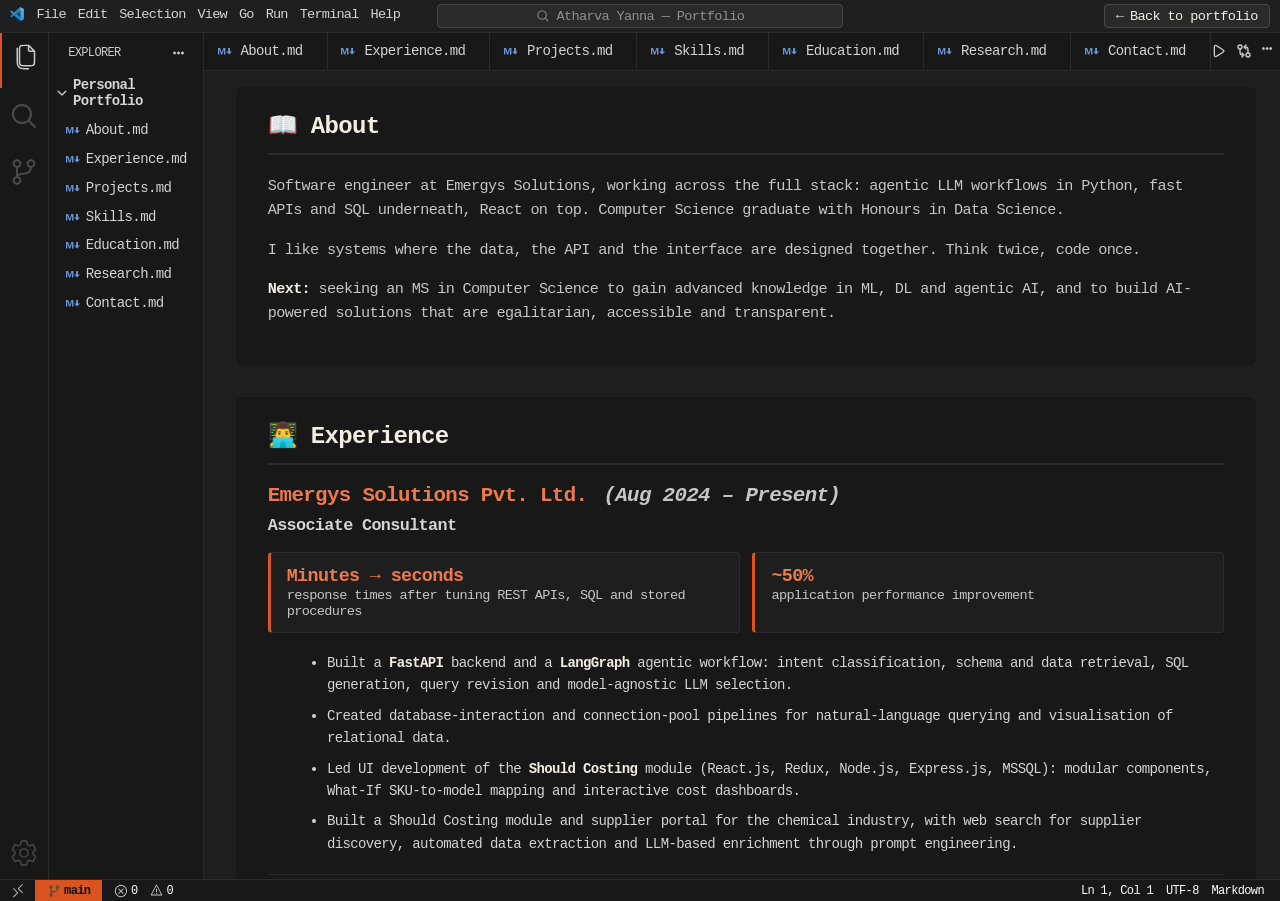
==== vscode/index.html @ 7f1a1ca0 "Redesign portfolio: editorial layout, updated VS Code view, resume download - New index.html with he" ====
<!DOCTYPE html>
<html lang="en">

<head>
    <meta charset="utf-8">
    <title>Atharva Yanna · VS Code view</title>
    <meta name="description" content="Atharva Yanna's portfolio in a VS Code-style view: software engineer building agentic AI workflows, fast APIs and React interfaces.">
    <meta name="viewport" content="width=device-width, initial-scale=1.0">
    <meta name="theme-color" content="#181818">
    <link rel="canonical" href="https://atharva2408.github.io/Personal-Portfolio/vscode/">
    <link rel="icon" type="image/svg+xml" href="../assets/icon/vs-code-svg.svg" />
    <link rel="stylesheet" href="style.css">
    <link rel="stylesheet" href="icon-style.css">
    <link href="https://fonts.googleapis.com/css2?family=Fira+Code&display=swap" rel="stylesheet">
</head>

<body>

    <!-- TOP MENU BAR -->
    <div class="top-bar">
        <div class="menu">
            <div>
                <img src="../assets/icon/vs-code-svg.svg" class="vs-code-logo" alt="VS Code logo: show all files" title="Show all files" />
            </div>
            <span>File</span>
            <span>Edit</span>
            <span>Selection</span>
            <span>View</span>
            <span>Go</span>
            <span>Run</span>
            <span>Terminal</span>
            <span>Help</span>
        </div>
        <div class="search-box">
            <img src="../assets/icon/icons8-search.svg" class="search-icon" alt="" />
            <span>Atharva Yanna — Portfolio</span>
        </div>
        <a class="back-link" href="../" aria-label="Back to the main portfolio">&larr; <span>Back to portfolio</span></a>
    </div>

    <div class="main">
        <!-- ACTIVITY BAR -->
        <div class="activity-bar">
            <div class="files-div" style="padding-left: 0.25rem;">
                <img src="../assets/icon/file-svg.svg" class="file-icon" alt="Explorer" />
            </div>
            <div>
                <img src="../assets/icon/search-activity-icon.svg" alt="Search" />
            </div>
            <div>
                <img src="../assets/icon/icons8-code-fork-48.png" class="git-icon" alt="Source control" />
            </div>
            <div class="setting-icon">
                <img src="../assets/icon/settings-icon.svg" class="settings-icon" alt="Settings" />
            </div>
        </div>

        <!-- EXPLORER -->
        <div class="explorer">
            <div class="explorer-title">
                <span>EXPLORER</span>
                <img src="../assets/icon/options-svgrepo-com.svg" class="explorer-options-icon" alt="" />
            </div>
            <div class="files-container">
                <div class="files-title">
                    <img src="../assets/icon/Dropdown icon.svg" alt="" />
                    Personal Portfolio
                </div>
                <div class="files">
                    <div class="file" data-file="about">
                        <img src="../assets/icon/markdown-svgrepo-com.svg" class="md-file-icon" alt="" />
                        About.md
                    </div>
                    <div class="file" data-file="experience">
                        <img src="../assets/icon/markdown-svgrepo-com.svg" class="md-file-icon" alt="" />
                        Experience.md
                    </div>
                    <div class="file" data-file="projects">
                        <img src="../assets/icon/markdown-svgrepo-com.svg" class="md-file-icon" alt="" />
                        Projects.md
                    </div>
                    <div class="file" data-file="skills">
                        <img src="../assets/icon/markdown-svgrepo-com.svg" class="md-file-icon" alt="" />
                        Skills.md
                    </div>
                    <div class="file" data-file="education">
                        <img src="../assets/icon/markdown-svgrepo-com.svg" class="md-file-icon" alt="" />
                        Education.md
                    </div>
                    <div class="file" data-file="research">
                        <img src="../assets/icon/markdown-svgrepo-com.svg" class="md-file-icon" alt="" />
                        Research.md
                    </div>
                    <div class="file" data-file="contact">
                        <img src="../assets/icon/markdown-svgrepo-com.svg" class="md-file-icon" alt="" />
                        Contact.md
                    </div>
                </div>
            </div>
        </div>

        <!-- EDITOR AREA -->
        <div class="editor">
            <div class="tabs">
                <div class="tab" data-file="about">
                    <img src="../assets/icon/markdown-svgrepo-com.svg" alt="" />
                    <span>About.md</span>
                </div>
                <div class="tab" data-file="experience">
                    <img src="../assets/icon/markdown-svgrepo-com.svg" alt="" />
                    <span>Experience.md</span>
                </div>
                <div class="tab" data-file="projects">
                    <img src="../assets/icon/markdown-svgrepo-com.svg" alt="" />
                    <span>Projects.md</span>
                </div>
                <div class="tab" data-file="skills">
                    <img src="../assets/icon/markdown-svgrepo-com.svg" alt="" />
                    <span>Skills.md</span>
                </div>
                <div class="tab" data-file="education">
                    <img src="../assets/icon/markdown-svgrepo-com.svg" alt="" />
                    <span>Education.md</span>
                </div>
                <div class="tab" data-file="research">
                    <img src="../assets/icon/markdown-svgrepo-com.svg" alt="" />
                    <span>Research.md</span>
                </div>
                <div class="tab" data-file="contact">
                    <img src="../assets/icon/markdown-svgrepo-com.svg" alt="" />
                    <span>Contact.md</span>
                </div>
                <div class="editor-btn-icons">
                    <img src="../assets/icon/play-svgrepo-com.svg" class="play-icon" alt="" />
                    <img src="../assets/icon/git-diff-svgrepo-com.svg" class="play-icon" alt="" />
                    <img src="../assets/icon/options-svgrepo-com.svg" class="explorer-options-icon" alt="" />
                </div>
            </div>

            <div class="content-container">
                <div class="content">

                    <!-- ABOUT -->
                    <div class="markdown-container section" id="about">
                        <h1>📖 About</h1>
                        <hr />
                        <p>
                            Software engineer at Emergys Solutions, working across the full stack: agentic LLM
                            workflows in Python, fast APIs and SQL underneath, React on top. Computer Science
                            graduate with Honours in Data Science.
                        </p>
                        <p>
                            I like systems where the data, the API and the interface are designed together.
                            Think twice, code once.
                        </p>
                        <p>
                            <strong>Next:</strong> seeking an MS in Computer Science to gain advanced knowledge in
                            ML, DL and agentic AI, and to build AI-powered solutions that are egalitarian,
                            accessible and transparent.
                        </p>
                    </div>

                    <!-- EXPERIENCE -->
                    <div class="markdown-container section" id="experience">
                        <h1>👨‍💻 Experience</h1>
                        <hr />

                        <h2 class="company">
                            Emergys Solutions Pvt. Ltd.
                            <span class="date">(Aug 2024 – Present)</span>
                        </h2>
                        <h3 class="role">Associate Consultant</h3>

                        <div class="impact-row">
                            <div><strong>Minutes → seconds</strong><span>response times after tuning REST APIs, SQL and stored procedures</span></div>
                            <div><strong>~50%</strong><span>application performance improvement</span></div>
                        </div>

                        <ul>
                            <li>Built a <strong>FastAPI</strong> backend and a <strong>LangGraph</strong> agentic workflow: intent classification, schema and data retrieval, SQL generation, query revision and model-agnostic LLM selection.</li>
                            <li>Created database-interaction and connection-pool pipelines for natural-language querying and visualisation of relational data.</li>
                            <li>Led UI development of the <strong>Should Costing</strong> module (React.js, Redux, Node.js, Express.js, MSSQL): modular components, What-If SKU-to-model mapping and interactive cost dashboards.</li>
                            <li>Built a Should Costing module and supplier portal for the chemical industry, with web search for supplier discovery, automated data extraction and LLM-based enrichment through prompt engineering.</li>
                        </ul>

                        <div class="section-divider"></div>

                        <h2 class="company">
                            Mandrake Tech Pvt Ltd
                            <span class="date">(Aug 2023 – Oct 2023)</span>
                        </h2>
                        <h3 class="role">Software Development Intern</h3>
                        <ul>
                            <li>Built a mock Gmail API server in Rust with RESTful endpoints that simulate Gmail operations.</li>
                            <li>Implemented the Google OAuth 2.0 flow: authorisation, token exchange and authenticated API access.</li>
                            <li>Applied Rust ownership, borrowing, error handling and modular design, using GitFlow.</li>
                        </ul>

                        <div class="section-divider"></div>

                        <h2 class="company">
                            Persistent Systems
                            <span class="date">(July 2023 – Aug 2023)</span>
                        </h2>
                        <h3 class="role">Martian Intern</h3>
                        <ul>
                            <li>Intensive training in Linux, RDBMS and Core Java.</li>
                            <li>Linux administration (users, processes, file permissions) and SQL: DDL, DML, DCL, TCL.</li>
                            <li>Core Java: OOP, data structures and exception handling.</li>
                        </ul>

                        <div class="section-divider"></div>

                        <h2 class="company">
                            Intel
                            <span class="date">(May 2023 – July 2023)</span>
                        </h2>
                        <h3 class="role">Intel Unnati Summer Intern</h3>
                        <ul>
                            <li>Built a social-distancing detection system with YOLOv5 and distance estimation from camera resolution, focal length and pixel distance.</li>
                            <li>Designed and optimised a real-time pipeline that flags violations in live video.</li>
                            <li>Hands-on with computer vision, object detection, OpenCV and model optimisation.</li>
                        </ul>
                    </div>

                    <!-- PROJECTS -->
                    <div class="markdown-container section" id="projects">
                        <h1>🧪 Projects</h1>
                        <hr />

                        <h2 class="project-title">Agentic natural-language data assistant <span class="project-kind">Built at Emergys</span></h2>
                        <ul>
                            <li>LangGraph workflow that turns a plain-English question into a checked SQL query, runs it and charts the result.</li>
                            <li>FastAPI backend with intent classification, schema retrieval, SQL generation, query revision and LLM-agnostic model selection.</li>
                            <li>Connection-pool pipelines and a visualisation layer for relational data.</li>
                        </ul>

                        <div class="section-divider"></div>

                        <h2 class="project-title">Should Costing module &amp; supplier portal <span class="project-kind">Built at Emergys</span></h2>
                        <ul>
                            <li>Led the UI for cost analysis in the Global Trade Optimizer using React.js, Redux, Node.js, Express.js and MSSQL.</li>
                            <li>Built the What-If SKU-to-model mapping and interactive cost dashboards.</li>
                            <li>Supplier portal for the chemical industry: web-search supplier discovery with LLM enrichment.</li>
                        </ul>

                        <div class="section-divider"></div>

                        <h2 class="project-title">Smart Workout Companion <span class="project-kind">Final-year project · research paper</span></h2>
                        <ul>
                            <li>Real-time yoga pose detection and repetition counting, with yoga and meditation modules.</li>
                            <li>OpenCV and MediaPipe for live video pose tracking; deep learning for posture refinement.</li>
                            <li>Flask backend connected to a React front end for exercise monitoring and streaming.</li>
                        </ul>

                        <div class="section-divider"></div>

                        <h2 class="project-title">Electri-wise <span class="project-kind">Personal project</span></h2>
                        <ul>
                            <li>Role-based electricity meter management system built with React and Node.js.</li>
                            <li>Separate Admin and User dashboards with controlled access; users manage multiple meters and analyse usage quarterly and yearly.</li>
                            <li>Redux for state management; REST APIs for secure data retrieval and analytics.</li>
                        </ul>

                        <div class="section-divider"></div>

                        <h2 class="project-title">Mock Gmail API server <span class="project-kind">Internship project</span></h2>
                        <ul>
                            <li>Rust server with RESTful endpoints that simulate Gmail operations for backend development and testing.</li>
                            <li>Google OAuth 2.0 authorisation, token exchange and authenticated API access.</li>
                        </ul>

                        <div class="section-divider"></div>

                        <h2 class="project-title">Expense Tracker <span class="project-kind">Personal project</span></h2>
                        <ul>
                            <li>Command-line app for recording, retrieving and deleting transactions, written in Rust.</li>
                            <li>JSON serialisation for persistence, modular architecture and unit tests.</li>
                        </ul>

                        <p style="margin-top:1.5rem">More on <a href="https://github.com/atharva2408" target="_blank" rel="noopener" style="color: var(--accent-text)">github.com/atharva2408</a></p>
                    </div>

                    <!-- SKILLS -->
                    <div class="markdown-container section" id="skills">
                        <h1>🛠 Skills</h1>
                        <hr />

                        <div class="skills-grid">
                            <div class="skill-card">
                                <h2>Programming Languages</h2>
                                <div class="skill-tags">
                                    <span class="skill-tag strong">Python</span>
                                    <span class="skill-tag strong">TypeScript</span>
                                    <span class="skill-tag strong">JavaScript</span>
                                    <span class="skill-tag strong">Rust</span>
                                    <span class="skill-tag">Java</span>
                                    <span class="skill-tag">C++</span>
                                    <span class="skill-tag">C</span>
                                    <span class="skill-tag">SQL</span>
                                </div>
                            </div>

                            <div class="skill-card">
                                <h2>Web &amp; APIs</h2>
                                <div class="skill-tags">
                                    <span class="skill-tag strong">React.js</span>
                                    <span class="skill-tag strong">Node.js</span>
                                    <span class="skill-tag strong">Express.js</span>
                                    <span class="skill-tag strong">FastAPI</span>
                                    <span class="skill-tag">Flask</span>
                                    <span class="skill-tag">Redux</span>
                                    <span class="skill-tag">HTML</span>
                                    <span class="skill-tag">CSS</span>
                                    <span class="skill-tag">REST APIs</span>
                                    <span class="skill-tag">OAuth 2.0</span>
                                </div>
                            </div>

                            <div class="skill-card">
                                <h2>AI &amp; Machine Learning</h2>
                                <div class="skill-tags">
                                    <span class="skill-tag strong">LangGraph</span>
                                    <span class="skill-tag strong">LLM integration</span>
                                    <span class="skill-tag">Prompt engineering</span>
                                    <span class="skill-tag">Deep learning</span>
                                    <span class="skill-tag">YOLOv5</span>
                                    <span class="skill-tag">OpenCV</span>
                                    <span class="skill-tag">MediaPipe</span>
                                    <span class="skill-tag">Scikit-learn</span>
                                </div>
                            </div>

                            <div class="skill-card">
                                <h2>Data &amp; Databases</h2>
                                <div class="skill-tags">
                                    <span class="skill-tag strong">MSSQL</span>
                                    <span class="skill-tag">MongoDB</span>
                                    <span class="skill-tag">Stored procedures</span>
                                    <span class="skill-tag">Pandas</span>
                                    <span class="skill-tag">NumPy</span>
                                    <span class="skill-tag">Matplotlib</span>
                                </div>
                            </div>

                            <div class="skill-card">
                                <h2>Cloud (certified)</h2>
                                <div class="skill-tags">
                                    <span class="skill-tag">Azure AI Fundamentals</span>
                                    <span class="skill-tag">AWS Cloud Architecting</span>
                                    <span class="skill-tag">AWS Cloud Foundations</span>
                                </div>
                            </div>

                            <div class="skill-card">
                                <h2>Version Control &amp; Tools</h2>
                                <div class="skill-tags">
                                    <span class="skill-tag">Git</span>
                                    <span class="skill-tag">GitFlow</span>
                                    <span class="skill-tag">Linux</span>
                                </div>
                            </div>
                        </div>
                    </div>

                    <!-- EDUCATION -->
                    <div class="markdown-container section" id="education">
                        <h1>🎓 Education</h1>
                        <hr />

                        <div class="timeline">
                            <div class="timeline-item">
                                <div class="timeline-marker"></div>
                                <div class="timeline-content">
                                    <div class="timeline-title">
                                        <h2>Marathwada Mitra Mandal's College of Engineering, Pune (SPPU)</h2>
                                        <span class="timeline-date">2020 – 2024</span>
                                    </div>
                                    <p><strong>Bachelor's in Computer Science Engineering with Honours in Data Science</strong></p>
                                    <p>CGPA: <strong>8.84</strong></p>
                                </div>
                            </div>

                            <div class="timeline-item">
                                <div class="timeline-marker"></div>
                                <div class="timeline-content">
                                    <div class="timeline-title">
                                        <h2>S.P. College</h2>
                                        <span class="timeline-date">2020</span>
                                    </div>
                                    <p><strong>Higher Secondary Certificate · Maharashtra State Board</strong></p>
                                    <p>Percentage: <strong>84%</strong></p>
                                </div>
                            </div>

                            <div class="timeline-item">
                                <div class="timeline-marker"></div>
                                <div class="timeline-content">
                                    <div class="timeline-title">
                                        <h2>Vishwakarma Vidyalaya English Secondary</h2>
                                        <span class="timeline-date">2018</span>
                                    </div>
                                    <p><strong>Secondary School Certificate · Maharashtra State Board</strong></p>
                                    <p>Percentage: <strong>94%</strong></p>
                                </div>
                            </div>
                        </div>
                    </div>

                    <!-- RESEARCH -->
                    <div class="markdown-container section" id="research">
                        <h1>🔬 Research &amp; Recognition</h1>
                        <hr />

                        <h2 class="project-title">Research</h2>
                        <ul class="md-list">
                            <li>Smart Workout Companion / PoseCraft Fitness Navigator<small>AI-based posture monitoring and yoga pose refinement using MediaPipe and deep learning</small></li>
                            <li>The Effect of Fake Reviews on e-Commerce<small>Fake review detection · Jun – Nov 2023</small></li>
                        </ul>

                        <div class="section-divider"></div>

                        <h2 class="project-title">Achievements</h2>
                        <ul class="md-list">
                            <li>Presented a peer-reviewed research paper at ICRTACT 2024<small>International Conference on Recent Trends &amp; Advancements in Computing Technologies</small></li>
                            <li>2nd rank, Project Based Learning Competition<small>Issued by MMCOE</small></li>
                        </ul>

                        <div class="section-divider"></div>

                        <h2 class="project-title">Certifications</h2>
                        <ul class="md-list">
                            <li>Microsoft Azure AI Fundamentals</li>
                            <li>AWS Academy Graduate – Cloud Architecting</li>
                            <li>AWS Academy Graduate – Cloud Foundations</li>
                        </ul>

                        <div class="section-divider"></div>

                        <h2 class="project-title">Teams &amp; communities</h2>
                        <ul class="md-list">
                            <li>AI/ML Engineer, Team Code, MMCOE<small>Jun 2023 – Jan 2024</small></li>
                            <li>Marketing Team Member, Google Developer Students Club, MMCOE<small>Jun 2022 – Jun 2023</small></li>
                            <li>Technical Team Member, Robocon Rudra, MMCOE<small>Feb 2021 – Mar 2022</small></li>
                            <li>Student Member, ISACA<small>Oct 2022 – Oct 2023</small></li>
                            <li>Member, Association of Computer Engineers<small>Jun 2022 – Apr 2023</small></li>
                            <li>Member, Rotaract Club of Pune City Fortune<small>Jun 2021 – Oct 2022</small></li>
                        </ul>
                    </div>

                    <!-- CONTACT -->
                    <div class="markdown-container section" id="contact">
                        <h1>📩 Contact</h1>
                        <hr />

                        <div class="contact-container">
                            <h2 class="contact-name">Atharva Yanna</h2>
                            <p class="contact-tagline">Think twice, code once.</p>

                            <div class="links">
                                <a href="mailto:atharvay24@gmail.com" class="badge">✉ Email</a>
                                <a href="https://github.com/atharva2408" target="_blank" rel="noopener" class="badge">GitHub</a>
                                <a href="https://www.linkedin.com/in/atharvayanna/" target="_blank" rel="noopener" class="badge">LinkedIn</a>
                                <a href="../" class="badge">← Main portfolio</a>
                            </div>
                        </div>
                    </div>
                </div>
            </div>
        </div>
    </div>

    <!-- STATUS BAR -->
    <div class="status-bar">
        <div class="bottom-arrows">
            <img src="../assets/icon/Bottom-2arows.svg" class="bottom-arrows-icon" alt="" />
        </div>
        <div class="status-container">
            <div class="status-left">
                <div class="status-branch">
                    <img src="../assets/icon/git-icon.svg" class="status-git-icon" alt="" />
                    <span>main</span>
                </div>
                <div>
                    <img src="../assets/icon/cancel-icon.svg" class="status-cancel-icon" alt="" />
                    <span>0</span>
                </div>
                <div>
                    <img src="../assets/icon/warning-light-grey.svg" class="status-warning-icon" alt="" />
                    <span>0</span>
                </div>
            </div>
            <div class="status-right">
                <span>Ln 1, Col 1</span>
                <span>UTF-8</span>
                <span>Markdown</span>
            </div>
        </div>
    </div>

    <script src="script.js"></script>
</body>

</html>
---- vscode/style.css ----
/* ============ THEME TOKENS (VS Code dark + portfolio accent) ============ */
:root {
    --accent: #D9541E;
    --accent-text: #EE7A4B;
    --cream: #F3EEE3;
}

/* ================= GLOBAL ================= */

body {
    margin: 0;
    font-family: Consolas, 'Courier New', monospace;
    background-color: #1e1e1e;
    color: #d4d4d4;
    font-size: 14px;
    letter-spacing: -0.04rem;
    height: 100vh;
    overflow: hidden;
}

/* ================= TOP BAR ================= */
.top-bar {
    height: 2rem;
    background: #1F1F1F;
    display: flex;
    justify-content: space-between;
    align-items: center;
    padding: 0 10px;
    position: relative;
    border-bottom: 1px solid #2b2b2b;
}

.menu {
    display: flex;
    gap: 0.75rem;
    letter-spacing: -0.05rem;
    font-size: 0.85rem
}

.search-box {
    position: absolute;
    left: 50%;
    transform: translateX(-50%);
    width: 30%;
    height: 0.8rem;

    display: flex;
    align-items: center;
    justify-content: center;
    gap: 0.4rem;

    padding: 5px 10px;
    border-radius: 4px;
    font-size: 0.85rem;

    background: #2A2A2A;
    border: 1px solid #474747;
    color: #8f8f8f;
}

/* ================= MAIN LAYOUT ================= */

.main {
    display: flex;
    height: calc(100vh - 3.35rem);
    overflow: hidden;
}

/* ================= ACTIVITY BAR ================= */

.activity-bar {
    width: 3rem;
    background: #181818;
    display: flex;
    flex-direction: column;
    align-items: center;
    gap: 0.3rem;
    border-right: 1px solid #2b2b2b;
}

.activity-bar div {
    padding: 0.5rem;
}

.files-div {
    border-left: 0.25rem solid var(--accent);
}

.setting-icon {
    margin-top: auto;
}

/* ================= EXPLORER ================= */

.explorer {
    width: 13.5rem;
    background: #181818;
    border-right: 1px solid #2b2b2b;
}

.explorer-title {
    display: flex;
    justify-content: space-between;
    align-items: center;
    font-size: 0.75rem;
    padding: 0.8rem 1.2rem;
    color: #ccc;
}

.files-title {
    display: flex;
    align-items: center;
    gap: 0.2rem;
    padding: 0.3rem;
    font-size: 0.875rem;
    font-weight: 700;
}

.files {
    display: flex;
    flex-direction: column;
    padding: 0.1rem 0rem;
}

.file {
    display: flex;
    align-items: center;
    gap: 0.3rem;
    padding: 0.4rem 1rem;
}

.file:hover{
    background-color: #2b2b2b;
    cursor: pointer;
}

/* ================= EDITOR ================= */

.editor {
    flex: 1;
    display: flex;
    flex-direction: column;
    background: #1e1e1e;
}

.tabs {
    display: flex;
    align-items: center;
    background: #181818;
    border-bottom: 1px solid #2b2b2b;

    overflow-x: auto;
    white-space: nowrap;
        position: relative;

}

.tabs::-webkit-scrollbar {
    height: 6px;
}

.tabs::-webkit-scrollbar-thumb {
    background: #3a3a3a;
    border-radius: 3px;
}

.tab {
    display: flex;
    align-items: center;
    gap: 0.5rem;
    padding: 0.65rem 1.5rem 0.65rem 0.8rem;
    border-right: 1px solid #2b2b2b;
        position: relative;

}

.tab:hover{
    background-color: #1e1e1e;
    cursor: pointer;
}

.file.active-file {
    background-color: #2b2b2b;
}

.tab.active-tab {
    background-color: #1e1e1e;
    border-top: 1px solid var(--accent); 
}

.editor-btn-icons {
    display: flex;
    gap: 0.6rem;
    margin-left: auto;
    margin-right: 1rem;
}

/* ================= CONTENT AREA ================= */

.content-container {
    flex: 1;
    overflow-y: auto;
    padding: 1rem 2rem;
}

.content {
    display: flex;
    flex-direction: column;
    gap: 2rem;
}

/* Scrollbar */
.content-container::-webkit-scrollbar {
    width: 8px;
}

.content-container::-webkit-scrollbar-track {
    background: #1e1e1e;
}

.content-container::-webkit-scrollbar-thumb {
    background: #3a3a3a;
    border-radius: 4px;
}

/* ================= MARKDOWN BLOCK ================= */

.markdown-container {
    padding: 1.5rem 2rem;
    background-color: #181818;
    border-radius: 0.375rem;
}

.markdown-container h1 {
    font-size: 1.5rem;
    font-weight: 600;
    margin: 0;
}

.markdown-container hr {
    border: none;
    border-top: 2px solid #2b2b2b;
    margin: 0.8rem 0 1.2rem;
}

.markdown-container h2 {
    font-size: 1.3rem;
    font-weight: 600;
    margin: 0;
}

.markdown-container p {
    font-size: 0.95rem;
    line-height: 1.6;
    color: #c5c5c5;
}

.markdown-container ul {
    margin-left: 1.2rem;
}

.markdown-container li {
    margin-bottom: 0.5rem;
    line-height: 1.6;
}

/* ================= EXPERIENCE ================= */

.company {
    font-size: 1.25rem;
    font-weight: 600;
    color: var(--accent-text);
    display: flex;
    align-items: center;
}

.date {
    font-style: italic;
    color: #c5c5c5;
    margin-left: 1rem;
}

.role {
    font-size: 1.05rem;
    font-weight: 600;
    margin-top: 0.6rem;
}

/* ================= EDUCATION TIMELINE ================= */

.timeline {
    position: relative;
    margin-top: 2rem;
    padding-left: 2.5rem;
}

.timeline::before {
    content: "";
    position: absolute;
    left: 14px;
    top: 1rem;
    bottom: 0;
    width: 2px;
    background-color: #2b2b2b;
}

.timeline-item {
    position: relative;
    margin-bottom: 2.5rem;
}

.timeline-marker {
    position: absolute;
    left: -2.125rem;
    top: 0.1rem;
    width: 14px;
    height: 14px;
    background-color: var(--accent);
    border-radius: 50%;
    border: 2px solid #1e1e1e;
}

.timeline-title {
    display: flex;
    gap: 1rem;
    align-items: center;
    margin: 0.5rem 0;
}

.timeline-date {
    display: inline-block;
    background-color: #2b2b2b;
    padding: 0.25rem 0.6rem;
    border-radius: 12px;
    font-size: 0.75rem;
}

.timeline-content h2 {
    color: var(--accent-text);
    font-size: 1.05rem;
}

.timeline-content p {
    margin: 0.2rem 0;
}

/* ================= PROJECTS ================= */

.section-divider {
    border-top: 1px solid #2b2b2b;
    margin: 1.2rem 0;
}

.project-title {
    font-size: 1.3rem;
    font-weight: 600;
    color: var(--accent-text);
}

/* ================= SKILLS ================= */

.skills-grid {
    display: grid;
    grid-template-columns: repeat(auto-fit, minmax(280px, 1fr));
    gap: 1.5rem;
    margin-top: 1.5rem;
}

.skill-card {
    background-color: #181818;
    border: 1px solid #2b2b2b;
    border-radius: 8px;
    padding: 1.2rem;
    transition: border-color 0.2s ease;
}

.skill-card:hover {
    border-color: var(--accent);
}

.skill-card h2 {
    font-size: 1rem;
    color: var(--accent-text);
    margin-bottom: 1rem;
}

.skill-tags {
    display: flex;
    flex-wrap: wrap;
    gap: 0.6rem;
}

.skill-tag {
    background-color: #2b2b2b;
    padding: 0.3rem 0.7rem;
    border-radius: 14px;
    font-size: 0.75rem;
}

.skill-tag.strong {
    background-color: var(--accent);
    color: #111111;
    font-weight: 600;
}

/* ================= CONTACT ================= */

.contact-container {
    margin-top: 1.5rem;
    display: flex;
    flex-direction: column;
}

.contact-name {
    font-size: 1.8rem;
    font-weight: 500;
}

.contact-tagline {
    color: #9cdcfe;
    margin: 0;
}

.links {
    display: flex;
    gap: 1rem;
    flex-wrap: wrap;
    margin-top: 1rem;
}

.badge {
    display: inline-flex;
    align-items: center;
    gap: 0.5rem;
    padding: 0.6rem 1.3rem;
    border: 1px solid #3a3a3a;
    border-radius: 40px;
    text-decoration: none;
    font-size: 0.9rem;
    color: #e6e6e6;
    transition: 0.2s ease;
}

.badge:hover {
    border-color: var(--accent);
    background-color: rgba(217, 84, 30, 0.12);
    transform: translateY(-2px);
}

/* ================= STATUS BAR ================= */

.status-bar {
    height: 1.3rem;
    background: #181818;
    color: white;
    display: flex;
    /* justify-content: space-between; */
    font-size: 12px;
    border-top: 1px solid #2b2b2b;
}

.bottom-arrows {
    display: flex;
    justify-content: center;
    align-items: center;
    /* background-color: #2e8461; */
    width: 2.3rem;
    height: 100%;
}

.status-container {
    width: 100%;
    margin-right: 1rem;
    display: flex;
    justify-content: space-between;
    align-items: center;
}

.status-left,
.status-right {
    display: flex;
    align-items: center;
    gap: 0.8rem;
}

.status-left div {
    display: flex;
    justify-content: center;
    align-items: center;
    gap: 0.2rem;
}

#contact{
    margin-bottom: 3rem;
}

.section {
    transition: opacity 1s ease;
}

.section.hidden {
    display: none;
}



/* ================= MOBILE VIEW ================= */
@media screen and (max-width: 900px) {

    /* Hide left side panels */
    .activity-bar,
    .explorer, .layout-icons {
        display: none;
    }

    .top-bar{
        justify-content: space-between;
    }

    .search-box{
        position: relative;
        transform: translateX(0);
        left: 0%;
    }

    .editor {
        width: 100%;
    }

    /* Reduce content padding */
    .content-container {
        padding: 1rem;
    }

    .markdown-container {
        padding: 1.2rem;
    }

    /* Smaller headings */
    .markdown-container h1 {
        font-size: 1.3rem;
    }

    .company {
        font-size: 1.1rem;
    }

    /* Stack timeline properly */
    .timeline {
        padding-left: 2rem;
    }

    .timeline::before {
        left: 10px;
    }

    .timeline-marker {
        left: -1.8rem;
        width: 12px;
        height: 12px;
    }

    .timeline-title {
        flex-direction: column;
        align-items: flex-start;
        gap: 0.4rem;
    }

    /* Skills single column */
    .skills-grid {
        grid-template-columns: 1fr;
    }

    /* Contact adjustments */
    .contact-name {
        font-size: 1.5rem;
    }

    .links {
        gap: 0.7rem;
    }

    .badge {
        padding: 0.5rem 1rem;
        font-size: 0.85rem;
    }

    /* Tabs scroll better */
    .tabs {
        padding-bottom: 4px;
    }
}


/* ================= SMALL PHONES ================= */

@media screen and (max-width: 480px) {

    body {
        font-size: 13px;
    }

    .top-bar {
        padding: 0 6px;
    }


    .search-box{
        position: absolute;
        transform: translateX(-50%);
        left: 50%;
        width: 30%;
    }

    .search-box {
        width: 55%;
        font-size: 0.75rem;
    }

    .menu span {
        display: none;
        /* Hide File/Edit etc */
    }

    .markdown-container {
        border-radius: 0;
    }

    .markdown-container h2 {
        font-size: 0.75rem;
        font-weight: 600;
        margin: 0;
    }

    .markdown-container h3 {
        font-size: 0.75rem;
    }

    .markdown-container ul{
        margin: 0;
    }

    .badge {
        width: 100%;
        justify-content: center;
    }

    .company{
        display: flex;
        align-items: center;
        gap: 0.5rem;
    }

    .editor-btn-icons {
        margin-left: 1rem;
    }

    .date {
        font-size: 0.75rem;
    }

    .project-title{
        margin-bottom: 0.5rem !important;
    }

    .skill-card h2{
        margin-bottom: 1rem ;
    }

    .status-right{
        display: none;
    }
}

/* ================= PORTFOLIO ADDITIONS ================= */

html { scroll-behavior: smooth; }

.back-link {
    display: inline-flex;
    align-items: center;
    gap: 0.4rem;
    color: var(--cream);
    text-decoration: none;
    font-size: 0.85rem;
    padding: 0.2rem 0.7rem;
    border-radius: 4px;
    border: 1px solid #474747;
    background: #2A2A2A;
    transition: background-color 0.2s ease, border-color 0.2s ease, color 0.2s ease;
}

.back-link:hover,
.back-link:focus-visible {
    background-color: var(--accent);
    border-color: var(--accent);
    color: #111111;
    outline: none;
}

.file:focus-visible,
.tab:focus-visible {
    outline: 1px solid var(--accent);
    outline-offset: -1px;
}

.markdown-container h1,
.company,
.timeline-content h2 {
    color: var(--cream);
}

.company { color: var(--accent-text); }
.timeline-content h2 { color: var(--accent-text); }

.markdown-container strong { color: var(--cream); }

.md-list { padding-left: 1.2rem; }
.md-list li { margin-bottom: 0.5rem; line-height: 1.6; }
.md-list small { display: block; color: #9a9a9a; font-size: 0.8rem; }

.impact-row {
    display: grid;
    grid-template-columns: repeat(auto-fit, minmax(220px, 1fr));
    gap: 0.8rem;
    margin: 1rem 0 1.2rem;
}

.impact-row div {
    background: #1e1e1e;
    border: 1px solid #2b2b2b;
    border-left: 3px solid var(--accent);
    border-radius: 4px;
    padding: 0.8rem 1rem;
}

.impact-row strong {
    display: block;
    font-size: 1.15rem;
    color: var(--accent-text);
}

.impact-row span { font-size: 0.85rem; color: #c5c5c5; }

.project-kind {
    display: inline-block;
    margin-left: 0.6rem;
    font-size: 0.72rem;
    font-weight: 500;
    padding: 0.15rem 0.6rem;
    border-radius: 12px;
    background: #2b2b2b;
    color: #c5c5c5;
    vertical-align: middle;
}

.project-title { display: flex; align-items: center; flex-wrap: wrap; }

.status-left .status-branch {
    background-color: var(--accent);
    color: #111111;
    padding: 0 0.7rem;
    align-self: stretch;
    font-weight: 600;
}

.status-container,
.status-left { align-self: stretch; }

.status-bar a { color: inherit; text-decoration: none; }

@media screen and (max-width: 900px) {
    .back-link { padding: 0.15rem 0.6rem; }
}

@media screen and (max-width: 480px) {
    .back-link span { display: none; }
    .search-box span { white-space: nowrap; overflow: hidden; text-overflow: ellipsis; }
    .tab { padding: 0.65rem 1rem 0.65rem 0.7rem; }
}

@media (prefers-reduced-motion: reduce) {
    html { scroll-behavior: auto; }
    .section, .badge, .skill-card, .back-link { transition: none; }
}
---- vscode/icon-style.css ----
/* logo */
.vs-code-logo {
    width: 0.9rem;
    height: 0.9rem;
    background-color: #1F1F1F;
    cursor: pointer;
}

.search-icon {
    width: 0.9rem;
    height: 0.9rem;
}

.file-icon {
    /* width: 2.1rem; */
    height: 2.2rem;
}

.git-icon {
    width: 2rem;
    height: 2rem;
}

.settings-icon{
    width: 1.8rem;
}

.explorer-options-icon{
    width: 0.65rem;
    height: 0.65rem;
}

.md-file-icon{
    width: 1rem;
    height: 1rem;
}

.bottom-arrows-icon{
    width: 1rem;
    height: 1rem;
}

.play-icon{
    width: 1rem;
    height: 1rem;
}

.status-git-icon{
    width: 0.9rem;
    height: 0.9rem;
}

.status-cancel-icon{
    width: 0.85rem;
    height: 0.85rem;
}

.status-warning-icon{
    width: 0.8rem;
    height: 0.8rem;
}
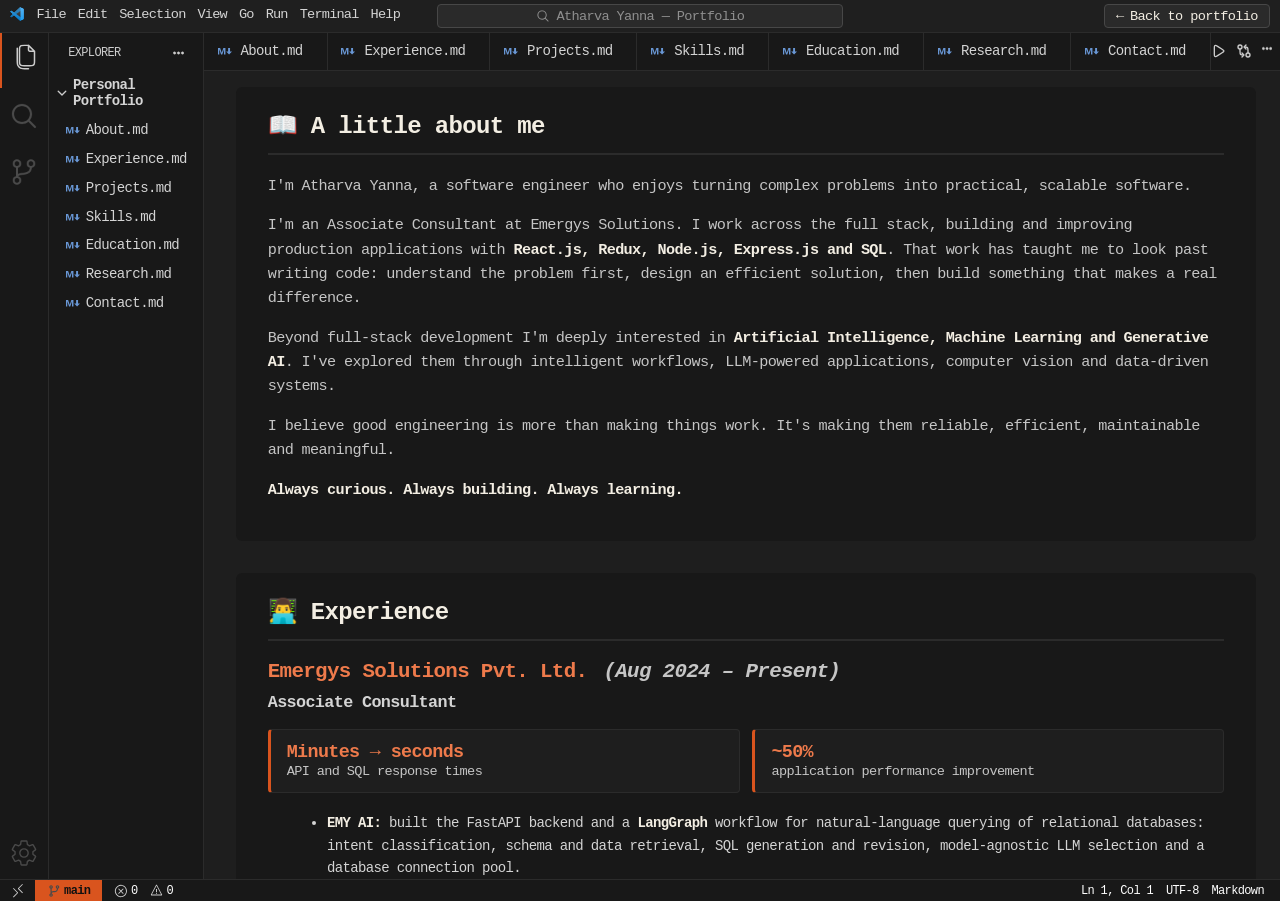
==== commit 38f3b6d5: "Rework portfolio from feedback: readable type scale, plain section titles, real About, recruiter fea" ====
--- a/vscode/index.html
+++ b/vscode/index.html
@@ -142,22 +142,28 @@
 
                     <!-- ABOUT -->
                     <div class="markdown-container section" id="about">
-                        <h1>📖 About</h1>
+                        <h1>📖 A little about me</h1>
                         <hr />
                         <p>
-                            Software engineer at Emergys Solutions, working across the full stack: agentic LLM
-                            workflows in Python, fast APIs and SQL underneath, React on top. Computer Science
-                            graduate with Honours in Data Science.
+                            I'm Atharva Yanna, a software engineer who enjoys turning complex problems into
+                            practical, scalable software.
                         </p>
                         <p>
-                            I like systems where the data, the API and the interface are designed together.
-                            Think twice, code once.
+                            I'm an Associate Consultant at Emergys Solutions. I work across the full stack, building and
+                            improving production applications with <strong>React.js, Redux, Node.js, Express.js and SQL</strong>.
+                            That work has taught me to look past writing code: understand the problem first, design an
+                            efficient solution, then build something that makes a real difference.
                         </p>
                         <p>
-                            <strong>Next:</strong> seeking an MS in Computer Science to gain advanced knowledge in
-                            ML, DL and agentic AI, and to build AI-powered solutions that are egalitarian,
-                            accessible and transparent.
+                            Beyond full-stack development I'm deeply interested in <strong>Artificial Intelligence,
+                            Machine Learning and Generative AI</strong>. I've explored them through intelligent workflows,
+                            LLM-powered applications, computer vision and data-driven systems.
                         </p>
+                        <p>
+                            I believe good engineering is more than making things work. It's making them reliable,
+                            efficient, maintainable and meaningful.
+                        </p>
+                        <p><strong>Always curious. Always building. Always learning.</strong></p>
                     </div>
 
                     <!-- EXPERIENCE -->
@@ -172,15 +178,15 @@
                         <h3 class="role">Associate Consultant</h3>
 
                         <div class="impact-row">
-                            <div><strong>Minutes → seconds</strong><span>response times after tuning REST APIs, SQL and stored procedures</span></div>
+                            <div><strong>Minutes → seconds</strong><span>API and SQL response times</span></div>
                             <div><strong>~50%</strong><span>application performance improvement</span></div>
                         </div>
 
                         <ul>
-                            <li>Built a <strong>FastAPI</strong> backend and a <strong>LangGraph</strong> agentic workflow: intent classification, schema and data retrieval, SQL generation, query revision and model-agnostic LLM selection.</li>
-                            <li>Created database-interaction and connection-pool pipelines for natural-language querying and visualisation of relational data.</li>
-                            <li>Led UI development of the <strong>Should Costing</strong> module (React.js, Redux, Node.js, Express.js, MSSQL): modular components, What-If SKU-to-model mapping and interactive cost dashboards.</li>
-                            <li>Built a Should Costing module and supplier portal for the chemical industry, with web search for supplier discovery, automated data extraction and LLM-based enrichment through prompt engineering.</li>
+                            <li><strong>EMY AI:</strong> built the FastAPI backend and a <strong>LangGraph</strong> workflow for natural-language querying of relational databases: intent classification, schema and data retrieval, SQL generation and revision, model-agnostic LLM selection and a database connection pool.</li>
+                            <li><strong>Global Trade Optimizer:</strong> led UI development of the Should Costing module in React.js and Redux: modular components, What-If SKU-to-model mapping and interactive cost dashboards.</li>
+                            <li><strong>Performance:</strong> optimised REST APIs, complex SQL and stored procedures; CTEs and indexing took queries over large HS-code datasets from minutes to seconds.</li>
+                            <li><strong>Pennakem:</strong> a should-costing module and LLM-assisted supplier portal for the chemical industry, using web search, automated extraction and LLM enrichment.</li>
                         </ul>
 
                         <div class="section-divider"></div>
@@ -228,38 +234,59 @@
                         <h1>🧪 Projects</h1>
                         <hr />
 
-                        <h2 class="project-title">Agentic natural-language data assistant <span class="project-kind">Built at Emergys</span></h2>
-                        <ul>
-                            <li>LangGraph workflow that turns a plain-English question into a checked SQL query, runs it and charts the result.</li>
-                            <li>FastAPI backend with intent classification, schema retrieval, SQL generation, query revision and LLM-agnostic model selection.</li>
-                            <li>Connection-pool pipelines and a visualisation layer for relational data.</li>
-                        </ul>
-
-                        <div class="section-divider"></div>
-
-                        <h2 class="project-title">Should Costing module &amp; supplier portal <span class="project-kind">Built at Emergys</span></h2>
-                        <ul>
-                            <li>Led the UI for cost analysis in the Global Trade Optimizer using React.js, Redux, Node.js, Express.js and MSSQL.</li>
-                            <li>Built the What-If SKU-to-model mapping and interactive cost dashboards.</li>
-                            <li>Supplier portal for the chemical industry: web-search supplier discovery with LLM enrichment.</li>
-                        </ul>
-
-                        <div class="section-divider"></div>
-
-                        <h2 class="project-title">Smart Workout Companion <span class="project-kind">Final-year project · research paper</span></h2>
-                        <ul>
-                            <li>Real-time yoga pose detection and repetition counting, with yoga and meditation modules.</li>
-                            <li>OpenCV and MediaPipe for live video pose tracking; deep learning for posture refinement.</li>
-                            <li>Flask backend connected to a React front end for exercise monitoring and streaming.</li>
-                        </ul>
-
-                        <div class="section-divider"></div>
-
-                        <h2 class="project-title">Electri-wise <span class="project-kind">Personal project</span></h2>
-                        <ul>
-                            <li>Role-based electricity meter management system built with React and Node.js.</li>
-                            <li>Separate Admin and User dashboards with controlled access; users manage multiple meters and analyse usage quarterly and yearly.</li>
-                            <li>Redux for state management; REST APIs for secure data retrieval and analytics.</li>
+                        <h2 class="project-title">EMY AI <span class="project-kind">Built at Emergys</span></h2>
+                        <ul>
+                            <li>Natural-language interaction with relational databases: FastAPI backend on LangGraph with a model-agnostic design.</li>
+                            <li>Intent classifier, schema retrieval, query generation and revision, and a database connection pool.</li>
+                        </ul>
+
+                        <div class="section-divider"></div>
+
+                        <h2 class="project-title">Global Trade Optimizer: Should Costing <span class="project-kind">Built at Emergys</span></h2>
+                        <ul>
+                            <li>Supply-chain and should-costing platform; led the React UI with reusable components and waterfall and line-chart dashboards.</li>
+                            <li>What-If SKU-to-model mapping; CTEs and indexing cut query latency from minutes to seconds.</li>
+                        </ul>
+
+                        <div class="section-divider"></div>
+
+                        <h2 class="project-title">Pennakem supplier portal <span class="project-kind">Built at Emergys</span></h2>
+                        <ul>
+                            <li>LLM-assisted supplier portal for the chemical industry.</li>
+                            <li>Extracts supplier information from web search results and uses language models to fill missing fields.</li>
+                        </ul>
+
+                        <div class="section-divider"></div>
+
+                        <h2 class="project-title">PoseCraft Fitness Navigator <span class="project-kind">Final-year project · paper</span></h2>
+                        <ul>
+                            <li>Real-time posture monitoring and repetition counting with guided yoga and meditation modules.</li>
+                            <li>OpenCV capture, MediaPipe body landmarks, Flask integration and a low-latency feedback pipeline.</li>
+                            <li>Presented at ICRTACT 2024.</li>
+                        </ul>
+
+                        <div class="section-divider"></div>
+
+                        <h2 class="project-title">Zero Knowledge Compute Gateway <span class="project-kind">Open source</span></h2>
+                        <ul>
+                            <li>Independent open-source project on verifiable computation with RISC Zero zero-knowledge proofs.</li>
+                            <li>Contributed to architecture, research and debugging of proof pipelines on the zkVM.</li>
+                        </ul>
+
+                        <div class="section-divider"></div>
+
+                        <h2 class="project-title">Mining-law chatbot <span class="project-kind">Smart India Hackathon</span></h2>
+                        <ul>
+                            <li>24-hour build of a chatbot for questions about mining laws in India.</li>
+                            <li>Compared Hugging Face transformer models (including GPT-Neo 1.3B) and integrated the best into a Streamlit prototype.</li>
+                        </ul>
+
+                        <div class="section-divider"></div>
+
+                        <h2 class="project-title">Brain-tumour detection <span class="project-kind">Academic project</span></h2>
+                        <ul>
+                            <li>MRI image classification with a CNN; limited data led to VGG16 transfer learning.</li>
+                            <li>Removed the classification head, froze the convolutional base and trained a new task-specific layer.</li>
                         </ul>
 
                         <div class="section-divider"></div>
@@ -272,10 +299,18 @@
 
                         <div class="section-divider"></div>
 
+                        <h2 class="project-title">Electri-wise <span class="project-kind">Personal project</span></h2>
+                        <ul>
+                            <li>Role-based electricity meter management system built with React and Node.js.</li>
+                            <li>Separate Admin and User dashboards; Redux for state management; REST APIs for analytics.</li>
+                        </ul>
+
+                        <div class="section-divider"></div>
+
                         <h2 class="project-title">Expense Tracker <span class="project-kind">Personal project</span></h2>
                         <ul>
-                            <li>Command-line app for recording, retrieving and deleting transactions, written in Rust.</li>
-                            <li>JSON serialisation for persistence, modular architecture and unit tests.</li>
+                            <li>Command-line app for recording, retrieving and deleting transactions, in Rust.</li>
+                            <li>JSON persistence, modular architecture and unit tests.</li>
                         </ul>
 
                         <p style="margin-top:1.5rem">More on <a href="https://github.com/atharva2408" target="_blank" rel="noopener" style="color: var(--accent-text)">github.com/atharva2408</a></p>
@@ -327,6 +362,8 @@
                                     <span class="skill-tag">YOLOv5</span>
                                     <span class="skill-tag">OpenCV</span>
                                     <span class="skill-tag">MediaPipe</span>
+                                    <span class="skill-tag">Transfer learning</span>
+                                    <span class="skill-tag">Hugging Face</span>
                                     <span class="skill-tag">Scikit-learn</span>
                                 </div>
                             </div>
@@ -415,7 +452,7 @@
                         <h2 class="project-title">Research</h2>
                         <ul class="md-list">
                             <li>Smart Workout Companion / PoseCraft Fitness Navigator<small>AI-based posture monitoring and yoga pose refinement using MediaPipe and deep learning</small></li>
-                            <li>The Effect of Fake Reviews on e-Commerce<small>Fake review detection · Jun – Nov 2023</small></li>
+                            <li>The Effect of Fake Reviews on e-Commerce<small>Fake-review classification with SVM, KNN and Logistic Regression plus sentiment analysis · Jun – Nov 2023</small></li>
                         </ul>
 
                         <div class="section-divider"></div>
@@ -424,6 +461,7 @@
                         <ul class="md-list">
                             <li>Presented a peer-reviewed research paper at ICRTACT 2024<small>International Conference on Recent Trends &amp; Advancements in Computing Technologies</small></li>
                             <li>2nd rank, Project Based Learning Competition<small>Issued by MMCOE</small></li>
+                            <li>Smart India Hackathon participant<small>24-hour build of a legal-domain chatbot</small></li>
                         </ul>
 
                         <div class="section-divider"></div>
@@ -455,12 +493,13 @@
 
                         <div class="contact-container">
                             <h2 class="contact-name">Atharva Yanna</h2>
-                            <p class="contact-tagline">Think twice, code once.</p>
+                            <p class="contact-tagline">Always curious. Always building. Always learning.</p>
 
                             <div class="links">
                                 <a href="mailto:atharvay24@gmail.com" class="badge">✉ Email</a>
                                 <a href="https://github.com/atharva2408" target="_blank" rel="noopener" class="badge">GitHub</a>
                                 <a href="https://www.linkedin.com/in/atharvayanna/" target="_blank" rel="noopener" class="badge">LinkedIn</a>
+                                <a href="../assets/Atharva_Yanna_Resume.pdf" target="_blank" rel="noopener" class="badge">View resume</a>
                                 <a href="../" class="badge">← Main portfolio</a>
                             </div>
                         </div>
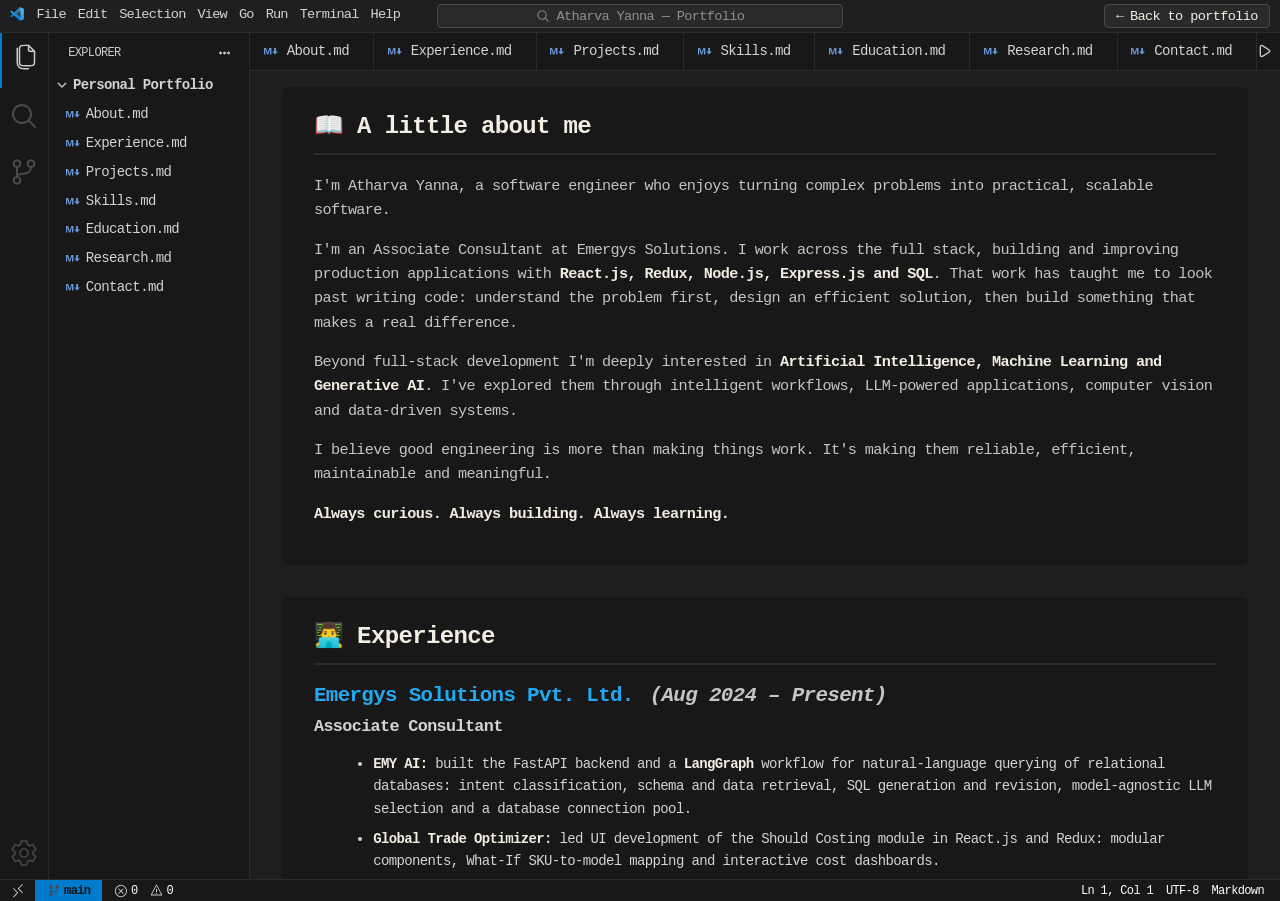
==== commit fd501803: "Updated the design." ====
--- a/vscode/index.html
+++ b/vscode/index.html
@@ -177,15 +177,10 @@
                         </h2>
                         <h3 class="role">Associate Consultant</h3>
 
-                        <div class="impact-row">
-                            <div><strong>Minutes → seconds</strong><span>API and SQL response times</span></div>
-                            <div><strong>~50%</strong><span>application performance improvement</span></div>
-                        </div>
-
                         <ul>
                             <li><strong>EMY AI:</strong> built the FastAPI backend and a <strong>LangGraph</strong> workflow for natural-language querying of relational databases: intent classification, schema and data retrieval, SQL generation and revision, model-agnostic LLM selection and a database connection pool.</li>
                             <li><strong>Global Trade Optimizer:</strong> led UI development of the Should Costing module in React.js and Redux: modular components, What-If SKU-to-model mapping and interactive cost dashboards.</li>
-                            <li><strong>Performance:</strong> optimised REST APIs, complex SQL and stored procedures; CTEs and indexing took queries over large HS-code datasets from minutes to seconds.</li>
+                            <li>Optimised REST APIs, complex SQL and stored procedures; CTEs and indexing took queries over large HS-code datasets from minutes to seconds.</li>
                             <li><strong>Pennakem:</strong> a should-costing module and LLM-assisted supplier portal for the chemical industry, using web search, automated extraction and LLM enrichment.</li>
                         </ul>
 
--- a/vscode/style.css
+++ b/vscode/style.css
@@ -1,7 +1,7 @@
 /* ============ THEME TOKENS (VS Code dark + portfolio accent) ============ */
 :root {
-    --accent: #D9541E;
-    --accent-text: #EE7A4B;
+    --accent: #007ACC;
+    --accent-text: #23A9F2;
     --cream: #F3EEE3;
 }
 
@@ -443,7 +443,7 @@
 
 .badge:hover {
     border-color: var(--accent);
-    background-color: rgba(217, 84, 30, 0.12);
+    background-color: rgba(0, 112, 204, 0.12);
     transform: translateY(-2px);
 }
 
@@ -773,7 +773,13 @@
     .back-link { padding: 0.15rem 0.6rem; }
 }
 
-@media screen and (max-width: 480px) {
+@media screen and (max-width: 1280px){
+    .editor {
+        width: calc(100vw - 250px);
+    }
+}
+
+@media screen and (max-width: 768px) {
     .back-link span { display: none; }
     .search-box span { white-space: nowrap; overflow: hidden; text-overflow: ellipsis; }
     .tab { padding: 0.65rem 1rem 0.65rem 0.7rem; }
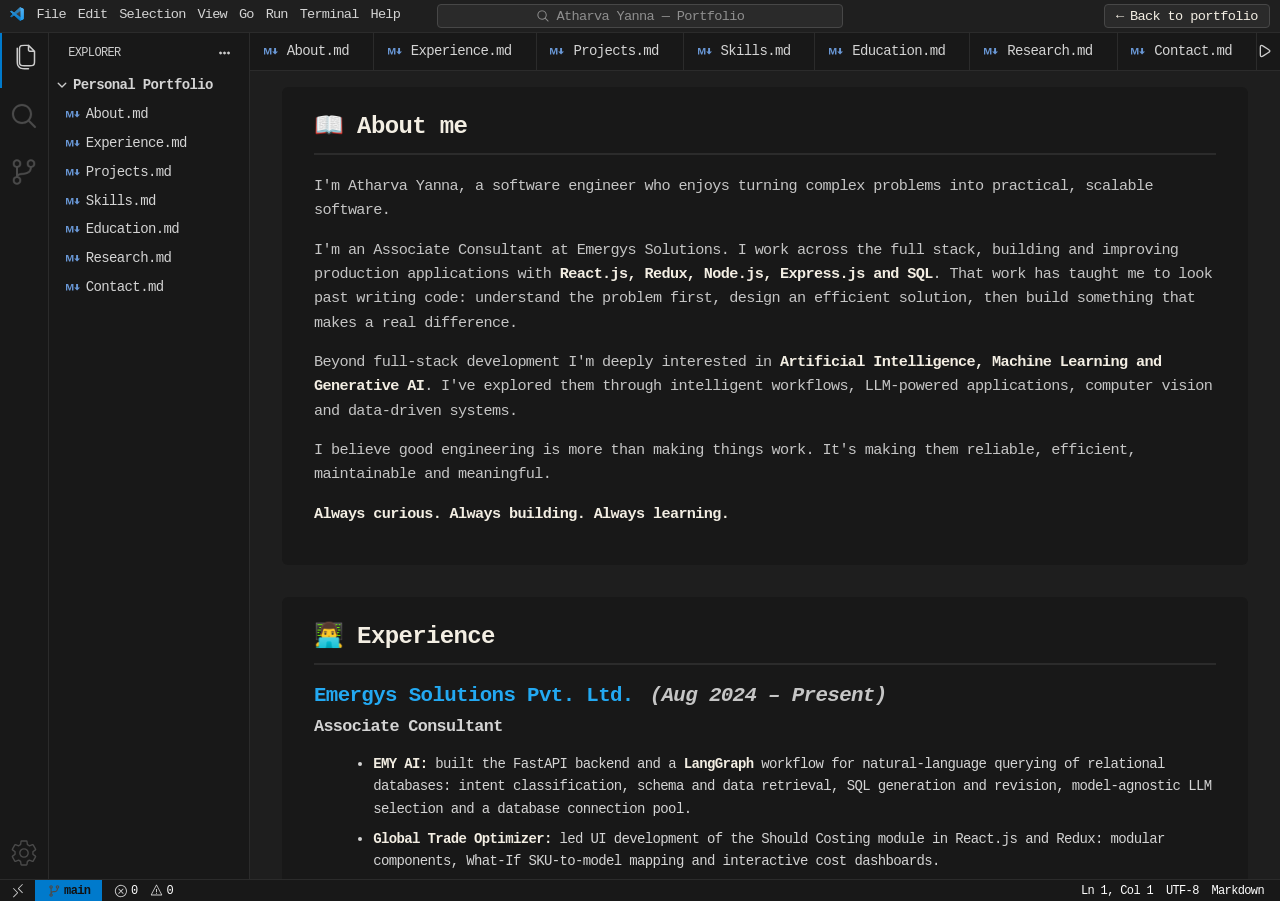
==== commit 16d8433f: "Updated Resume." ====
--- a/vscode/index.html
+++ b/vscode/index.html
@@ -142,7 +142,7 @@
 
                     <!-- ABOUT -->
                     <div class="markdown-container section" id="about">
-                        <h1>📖 A little about me</h1>
+                        <h1>📖 About me</h1>
                         <hr />
                         <p>
                             I'm Atharva Yanna, a software engineer who enjoys turning complex problems into
